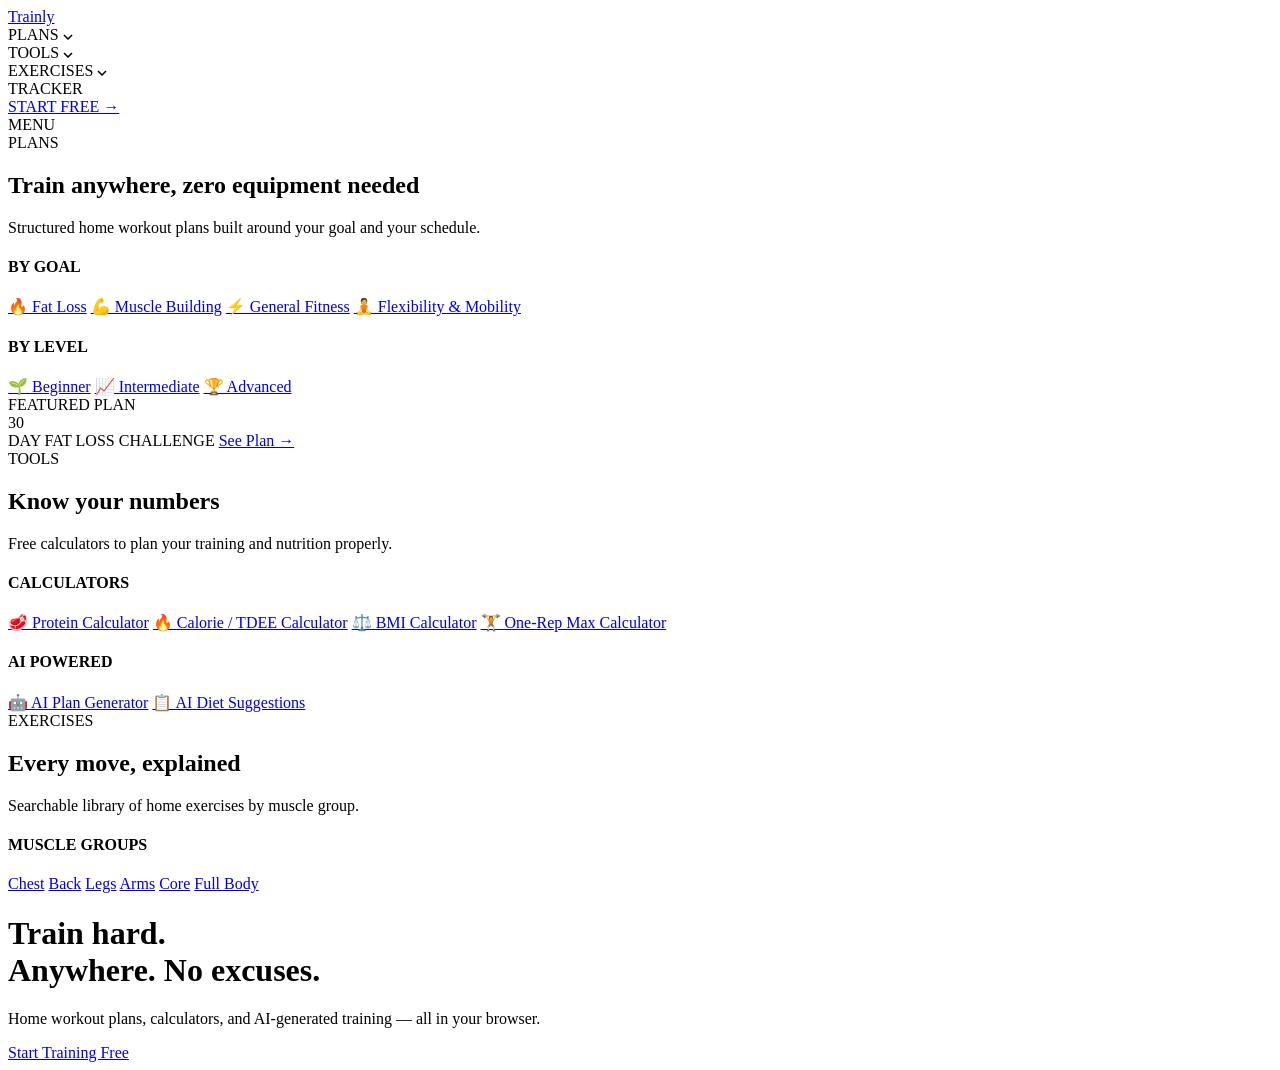
==== index.html @ b8f50ed8 "Create index.html" ====
<!DOCTYPE html>
<html lang="en">
<head>
<meta charset="UTF-8">
<meta name="viewport" content="width=device-width, initial-scale=1.0">
<title>Trainly — Home Workout Trainer</title>
<link rel="stylesheet" href="style.css">
</head>
<body>

<!-- ===== NAVBAR (Dynamic Island style) ===== -->
<header class="nav-wrapper" id="navWrapper">
  <div class="nav-pill" id="navPill">

    <!-- Logo (only visible when expanded) -->
    <a href="#" class="nav-logo">
      <span class="logo-dot"></span> Trainly
    </a>

    <!-- Nav links -->
    <nav class="nav-links">
      <div class="nav-item" data-menu="plans">
        <span>PLANS</span>
        <svg class="chevron" width="10" height="6" viewBox="0 0 10 6"><path d="M1 1L5 5L9 1" stroke="currentColor" stroke-width="1.5" fill="none"/></svg>
      </div>
      <div class="nav-item" data-menu="tools">
        <span>TOOLS</span>
        <svg class="chevron" width="10" height="6" viewBox="0 0 10 6"><path d="M1 1L5 5L9 1" stroke="currentColor" stroke-width="1.5" fill="none"/></svg>
      </div>
      <div class="nav-item" data-menu="library">
        <span>EXERCISES</span>
        <svg class="chevron" width="10" height="6" viewBox="0 0 10 6"><path d="M1 1L5 5L9 1" stroke="currentColor" stroke-width="1.5" fill="none"/></svg>
      </div>
      <div class="nav-item" data-menu="track">
        <span>TRACKER</span>
      </div>
    </nav>

    <!-- CTA button (only visible when expanded) -->
    <a href="#" class="nav-cta">START FREE →</a>

    <!-- Collapsed state label -->
    <div class="nav-collapsed-label">
      <span class="pulse-dot"></span> MENU
    </div>

  </div>

  <!-- ===== MEGA MENU PANELS ===== -->
  <div class="mega-menu" id="megaMenu">

    <div class="mega-panel" data-panel="plans">
      <div class="mega-head">
        <span class="mega-eyebrow">PLANS</span>
        <h2>Train anywhere, zero equipment needed</h2>
        <p>Structured home workout plans built around your goal and your schedule.</p>
      </div>
      <div class="mega-cols">
        <div class="mega-col">
          <h4>BY GOAL</h4>
          <a href="#">🔥 Fat Loss</a>
          <a href="#">💪 Muscle Building</a>
          <a href="#">⚡ General Fitness</a>
          <a href="#">🧘 Flexibility & Mobility</a>
        </div>
        <div class="mega-col">
          <h4>BY LEVEL</h4>
          <a href="#">🌱 Beginner</a>
          <a href="#">📈 Intermediate</a>
          <a href="#">🏆 Advanced</a>
        </div>
        <div class="mega-col highlight-card">
          <span class="hc-tag">FEATURED PLAN</span>
          <div class="hc-number">30</div>
          <span class="hc-label">DAY FAT LOSS CHALLENGE</span>
          <a href="#" class="hc-link">See Plan →</a>
        </div>
      </div>
    </div>

    <div class="mega-panel" data-panel="tools">
      <div class="mega-head">
        <span class="mega-eyebrow">TOOLS</span>
        <h2>Know your numbers</h2>
        <p>Free calculators to plan your training and nutrition properly.</p>
      </div>
      <div class="mega-cols">
        <div class="mega-col">
          <h4>CALCULATORS</h4>
          <a href="#">🥩 Protein Calculator</a>
          <a href="#">🔥 Calorie / TDEE Calculator</a>
          <a href="#">⚖️ BMI Calculator</a>
          <a href="#">🏋️ One-Rep Max Calculator</a>
        </div>
        <div class="mega-col">
          <h4>AI POWERED</h4>
          <a href="#">🤖 AI Plan Generator</a>
          <a href="#">📋 AI Diet Suggestions</a>
        </div>
      </div>
    </div>

    <div class="mega-panel" data-panel="library">
      <div class="mega-head">
        <span class="mega-eyebrow">EXERCISES</span>
        <h2>Every move, explained</h2>
        <p>Searchable library of home exercises by muscle group.</p>
      </div>
      <div class="mega-cols">
        <div class="mega-col">
          <h4>MUSCLE GROUPS</h4>
          <a href="#">Chest</a>
          <a href="#">Back</a>
          <a href="#">Legs</a>
          <a href="#">Arms</a>
          <a href="#">Core</a>
          <a href="#">Full Body</a>
        </div>
      </div>
    </div>

  </div>
</header>

<!-- ===== HERO (placeholder for now) ===== -->
<main class="hero">
  <h1>Train hard.<br>Anywhere. No excuses.</h1>
  <p>Home workout plans, calculators, and AI-generated training — all in your browser.</p>
  <a href="#" class="hero-cta">Start Training Free</a>
</main>

<script src="script.js"></script>
</body>
</html>
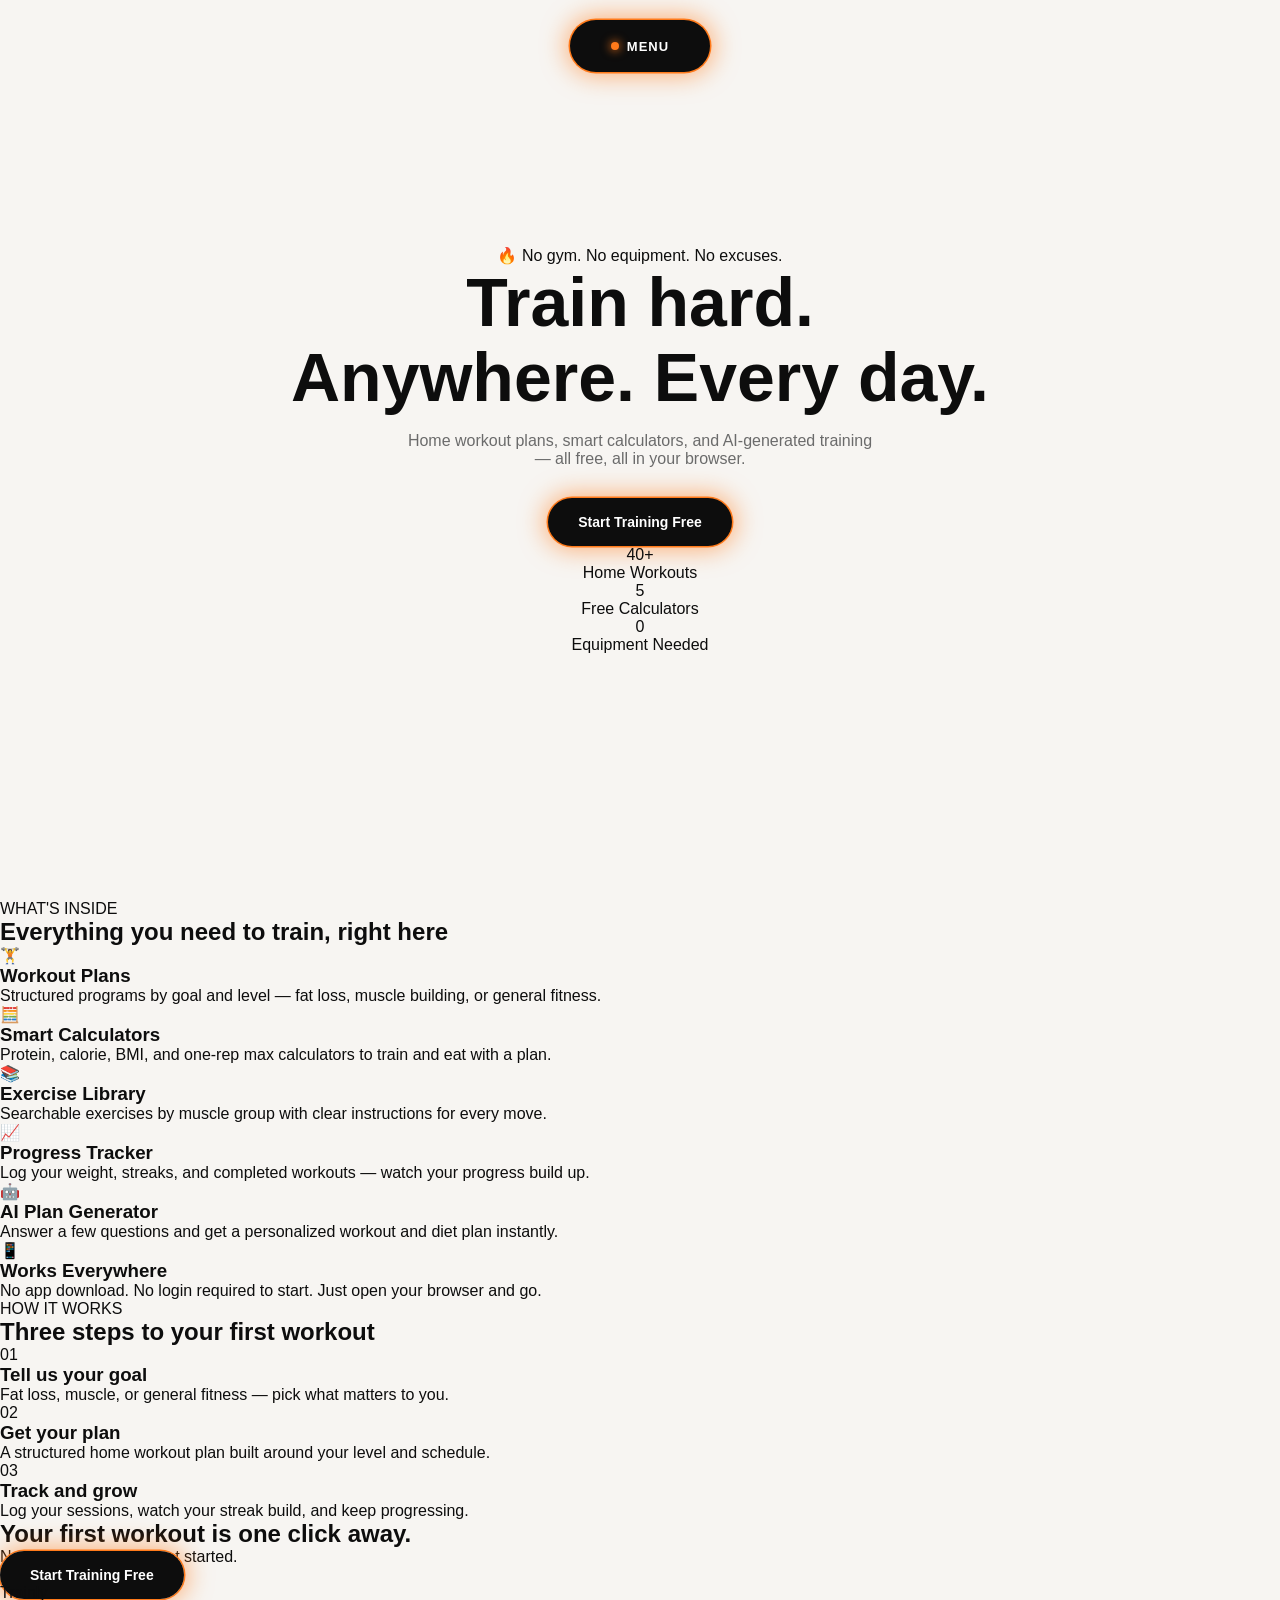
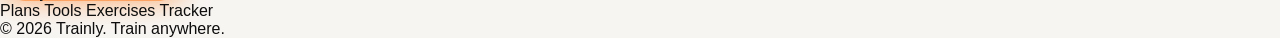
==== commit 743f5875: "Update index.html" ====
--- a/index.html
+++ b/index.html
@@ -12,12 +12,10 @@
 <header class="nav-wrapper" id="navWrapper">
   <div class="nav-pill" id="navPill">
 
-    <!-- Logo (only visible when expanded) -->
     <a href="#" class="nav-logo">
       <span class="logo-dot"></span> Trainly
     </a>
 
-    <!-- Nav links -->
     <nav class="nav-links">
       <div class="nav-item" data-menu="plans">
         <span>PLANS</span>
@@ -36,17 +34,14 @@
       </div>
     </nav>
 
-    <!-- CTA button (only visible when expanded) -->
-    <a href="#" class="nav-cta">START FREE →</a>
-
-    <!-- Collapsed state label -->
+    <a href="#features" class="nav-cta">START FREE →</a>
+
     <div class="nav-collapsed-label">
       <span class="pulse-dot"></span> MENU
     </div>
 
   </div>
 
-  <!-- ===== MEGA MENU PANELS ===== -->
   <div class="mega-menu" id="megaMenu">
 
     <div class="mega-panel" data-panel="plans">
@@ -122,12 +117,114 @@
   </div>
 </header>
 
-<!-- ===== HERO (placeholder for now) ===== -->
+<!-- ===== HERO ===== -->
 <main class="hero">
-  <h1>Train hard.<br>Anywhere. No excuses.</h1>
-  <p>Home workout plans, calculators, and AI-generated training — all in your browser.</p>
-  <a href="#" class="hero-cta">Start Training Free</a>
+  <span class="hero-badge">🔥 No gym. No equipment. No excuses.</span>
+  <h1>Train hard.<br>Anywhere. Every day.</h1>
+  <p>Home workout plans, smart calculators, and AI-generated training — all free, all in your browser.</p>
+  <a href="#features" class="hero-cta">Start Training Free</a>
+
+  <div class="hero-stats">
+    <div class="stat">
+      <div class="stat-num">40+</div>
+      <div class="stat-label">Home Workouts</div>
+    </div>
+    <div class="stat">
+      <div class="stat-num">5</div>
+      <div class="stat-label">Free Calculators</div>
+    </div>
+    <div class="stat">
+      <div class="stat-num">0</div>
+      <div class="stat-label">Equipment Needed</div>
+    </div>
+  </div>
 </main>
+
+<!-- ===== FEATURES ===== -->
+<section class="features" id="features">
+  <span class="section-eyebrow">WHAT'S INSIDE</span>
+  <h2 class="section-title">Everything you need to train, right here</h2>
+
+  <div class="feature-grid">
+    <div class="feature-card">
+      <div class="feature-icon">🏋️</div>
+      <h3>Workout Plans</h3>
+      <p>Structured programs by goal and level — fat loss, muscle building, or general fitness.</p>
+    </div>
+    <div class="feature-card">
+      <div class="feature-icon">🧮</div>
+      <h3>Smart Calculators</h3>
+      <p>Protein, calorie, BMI, and one-rep max calculators to train and eat with a plan.</p>
+    </div>
+    <div class="feature-card">
+      <div class="feature-icon">📚</div>
+      <h3>Exercise Library</h3>
+      <p>Searchable exercises by muscle group with clear instructions for every move.</p>
+    </div>
+    <div class="feature-card">
+      <div class="feature-icon">📈</div>
+      <h3>Progress Tracker</h3>
+      <p>Log your weight, streaks, and completed workouts — watch your progress build up.</p>
+    </div>
+    <div class="feature-card">
+      <div class="feature-icon">🤖</div>
+      <h3>AI Plan Generator</h3>
+      <p>Answer a few questions and get a personalized workout and diet plan instantly.</p>
+    </div>
+    <div class="feature-card">
+      <div class="feature-icon">📱</div>
+      <h3>Works Everywhere</h3>
+      <p>No app download. No login required to start. Just open your browser and go.</p>
+    </div>
+  </div>
+</section>
+
+<!-- ===== HOW IT WORKS ===== -->
+<section class="how-it-works">
+  <span class="section-eyebrow">HOW IT WORKS</span>
+  <h2 class="section-title">Three steps to your first workout</h2>
+
+  <div class="steps">
+    <div class="step">
+      <div class="step-num">01</div>
+      <h3>Tell us your goal</h3>
+      <p>Fat loss, muscle, or general fitness — pick what matters to you.</p>
+    </div>
+    <div class="step">
+      <div class="step-num">02</div>
+      <h3>Get your plan</h3>
+      <p>A structured home workout plan built around your level and schedule.</p>
+    </div>
+    <div class="step">
+      <div class="step-num">03</div>
+      <h3>Track and grow</h3>
+      <p>Log your sessions, watch your streak build, and keep progressing.</p>
+    </div>
+  </div>
+</section>
+
+<!-- ===== CTA BANNER ===== -->
+<section class="cta-banner">
+  <h2>Your first workout is one click away.</h2>
+  <p>No signup required to get started.</p>
+  <a href="#features" class="hero-cta">Start Training Free</a>
+</section>
+
+<!-- ===== FOOTER ===== -->
+<footer class="footer">
+  <div class="footer-top">
+    <div class="footer-brand">
+      <span class="logo-dot"></span> Trainly
+    </div>
+    <div class="footer-links">
+      <a href="#">Plans</a>
+      <a href="#">Tools</a>
+      <a href="#">Exercises</a>
+      <a href="#">Tracker</a>
+    </div>
+  </div>
+  <p class="footer-bottom">© 2026 Trainly. Train anywhere.</p>
+</footer>
 
 <script src="script.js"></script>
 </body>
--- a/style.css
+++ b/style.css
@@ -0,0 +1,321 @@
+/* ===== RESET & BASE ===== */
+* { margin: 0; padding: 0; box-sizing: border-box; }
+
+:root {
+  --bg: #f7f5f2;
+  --black: #0d0d0d;
+  --orange: #ff7a1a;
+  --orange-glow: rgba(255, 122, 26, 0.55);
+  --gray: #6b6b6b;
+  --white: #ffffff;
+}
+
+body {
+  font-family: 'Helvetica Neue', Arial, sans-serif;
+  background: var(--bg);
+  color: var(--black);
+  overflow-x: hidden;
+}
+
+a { text-decoration: none; color: inherit; }
+
+/* ===== NAV WRAPPER ===== */
+.nav-wrapper {
+  position: fixed;
+  top: 20px;
+  left: 0;
+  right: 0;
+  z-index: 1000;
+  display: flex;
+  flex-direction: column;
+  align-items: center;
+  pointer-events: none;
+}
+
+/* ===== THE PILL / ISLAND ===== */
+.nav-pill {
+  pointer-events: all;
+  background: var(--black);
+  border-radius: 999px;
+  display: flex;
+  align-items: center;
+  justify-content: center;
+  height: 52px;
+  width: 140px;
+  padding: 0 22px;
+  box-shadow: 0 0 0 1.5px var(--orange), 0 0 25px 4px var(--orange-glow);
+  cursor: pointer;
+  transition: width 0.5s cubic-bezier(0.65, 0, 0.35, 1),
+              padding 0.5s cubic-bezier(0.65, 0, 0.35, 1),
+              border-radius 0.5s cubic-bezier(0.65, 0, 0.35, 1);
+  position: relative;
+}
+
+/* Collapsed label (MENU) */
+.nav-collapsed-label {
+  display: flex;
+  align-items: center;
+  gap: 8px;
+  color: var(--white);
+  font-size: 13px;
+  font-weight: 700;
+  letter-spacing: 1px;
+  white-space: nowrap;
+  transition: opacity 0.25s ease;
+}
+
+.pulse-dot {
+  width: 8px;
+  height: 8px;
+  border-radius: 50%;
+  background: var(--orange);
+  box-shadow: 0 0 8px 2px var(--orange-glow);
+  animation: pulse 1.6s infinite;
+}
+
+@keyframes pulse {
+  0%, 100% { transform: scale(1); opacity: 1; }
+  50% { transform: scale(1.3); opacity: 0.6; }
+}
+
+/* Expanded contents (hidden until expanded) */
+.nav-logo, .nav-links, .nav-cta {
+  display: none;
+  opacity: 0;
+}
+
+/* ===== EXPANDED STATE ===== */
+.nav-pill.expanded {
+  width: min(880px, 92vw);
+  border-radius: 32px;
+  padding: 0 14px 0 24px;
+  justify-content: space-between;
+}
+
+.nav-pill.expanded .nav-collapsed-label { display: none; }
+
+.nav-pill.expanded .nav-logo,
+.nav-pill.expanded .nav-links,
+.nav-pill.expanded .nav-cta {
+  display: flex;
+  opacity: 1;
+  animation: fadeIn 0.4s ease 0.15s forwards;
+}
+
+@keyframes fadeIn {
+  from { opacity: 0; transform: translateY(-4px); }
+  to { opacity: 1; transform: translateY(0); }
+}
+
+.nav-logo {
+  align-items: center;
+  gap: 6px;
+  color: var(--white);
+  font-weight: 800;
+  font-size: 16px;
+}
+
+.logo-dot {
+  width: 9px;
+  height: 9px;
+  border-radius: 50%;
+  background: var(--orange);
+}
+
+.nav-links {
+  align-items: center;
+  gap: 28px;
+}
+
+.nav-item {
+  display: flex;
+  align-items: center;
+  gap: 5px;
+  color: #d8d8d8;
+  font-size: 12.5px;
+  font-weight: 700;
+  letter-spacing: 0.6px;
+  cursor: pointer;
+  padding: 6px 0;
+  transition: color 0.2s ease;
+}
+
+.nav-item:hover, .nav-item.active { color: var(--orange); }
+.nav-item .chevron { stroke: currentColor; transition: transform 0.25s ease; }
+.nav-item.active .chevron { transform: rotate(180deg); }
+
+.nav-cta {
+  background: var(--orange);
+  color: var(--white);
+  font-size: 12.5px;
+  font-weight: 800;
+  letter-spacing: 0.5px;
+  padding: 12px 20px;
+  border-radius: 999px;
+  white-space: nowrap;
+  align-items: center;
+  transition: transform 0.2s ease, box-shadow 0.2s ease;
+}
+
+.nav-cta:hover {
+  transform: scale(1.04);
+  box-shadow: 0 0 18px 3px var(--orange-glow);
+}
+
+/* ===== MEGA MENU ===== */
+.mega-menu {
+  pointer-events: none;
+  margin-top: 12px;
+  width: min(880px, 92vw);
+  background: var(--black);
+  border-radius: 26px;
+  box-shadow: 0 0 0 1.5px rgba(255,122,26,0.35), 0 25px 60px rgba(0,0,0,0.45);
+  overflow: hidden;
+  max-height: 0;
+  opacity: 0;
+  transform: translateY(-10px);
+  transition: max-height 0.45s cubic-bezier(0.65,0,0.35,1),
+              opacity 0.35s ease,
+              transform 0.4s cubic-bezier(0.65,0,0.35,1);
+}
+
+.mega-menu.open {
+  pointer-events: all;
+  max-height: 480px;
+  opacity: 1;
+  transform: translateY(0);
+}
+
+.mega-panel {
+  display: none;
+  padding: 34px 38px;
+  color: var(--white);
+}
+
+.mega-panel.active { display: block; }
+
+.mega-eyebrow {
+  color: var(--orange);
+  font-size: 11px;
+  font-weight: 800;
+  letter-spacing: 1.5px;
+}
+
+.mega-head h2 {
+  font-size: 24px;
+  margin: 8px 0 6px;
+}
+
+.mega-head p {
+  color: #b3b3b3;
+  font-size: 13.5px;
+  max-width: 480px;
+}
+
+.mega-cols {
+  display: flex;
+  gap: 50px;
+  margin-top: 26px;
+  flex-wrap: wrap;
+}
+
+.mega-col h4 {
+  font-size: 11px;
+  color: #888;
+  letter-spacing: 1px;
+  margin-bottom: 14px;
+}
+
+.mega-col a {
+  display: block;
+  font-size: 14.5px;
+  color: #e8e8e8;
+  margin-bottom: 12px;
+  transition: color 0.2s ease, transform 0.2s ease;
+}
+
+.mega-col a:hover {
+  color: var(--orange);
+  transform: translateX(3px);
+}
+
+.highlight-card {
+  background: linear-gradient(160deg, #2a1a0c, #150a05);
+  border: 1px solid rgba(255,122,26,0.3);
+  border-radius: 16px;
+  padding: 20px;
+  min-width: 190px;
+}
+
+.hc-tag {
+  font-size: 10px;
+  color: var(--orange);
+  font-weight: 800;
+  letter-spacing: 1px;
+}
+
+.hc-number {
+  font-size: 42px;
+  font-weight: 800;
+  margin: 6px 0 0;
+}
+
+.hc-label {
+  font-size: 11px;
+  color: #ccc;
+  letter-spacing: 0.5px;
+}
+
+.hc-link {
+  display: inline-block;
+  margin-top: 14px;
+  font-size: 13px;
+  font-weight: 700;
+  color: var(--orange);
+}
+
+/* ===== HERO ===== */
+.hero {
+  min-height: 100vh;
+  display: flex;
+  flex-direction: column;
+  align-items: center;
+  justify-content: center;
+  text-align: center;
+  padding: 0 20px;
+}
+
+.hero h1 {
+  font-size: clamp(36px, 6vw, 68px);
+  font-weight: 800;
+  line-height: 1.1;
+}
+
+.hero p {
+  margin-top: 18px;
+  color: var(--gray);
+  font-size: 16px;
+  max-width: 480px;
+}
+
+.hero-cta {
+  margin-top: 30px;
+  background: var(--black);
+  color: var(--white);
+  font-weight: 700;
+  font-size: 14px;
+  padding: 16px 30px;
+  border-radius: 999px;
+  box-shadow: 0 0 0 1.5px var(--orange), 0 0 25px 4px var(--orange-glow);
+  transition: transform 0.2s ease;
+}
+
+.hero-cta:hover { transform: scale(1.05); }
+
+/* ===== MOBILE ===== */
+@media (max-width: 700px) {
+  .nav-pill.expanded { width: 94vw; padding: 0 10px 0 16px; }
+  .nav-links { gap: 14px; }
+  .nav-item span { display: none; }
+  .mega-cols { gap: 26px; }
+}
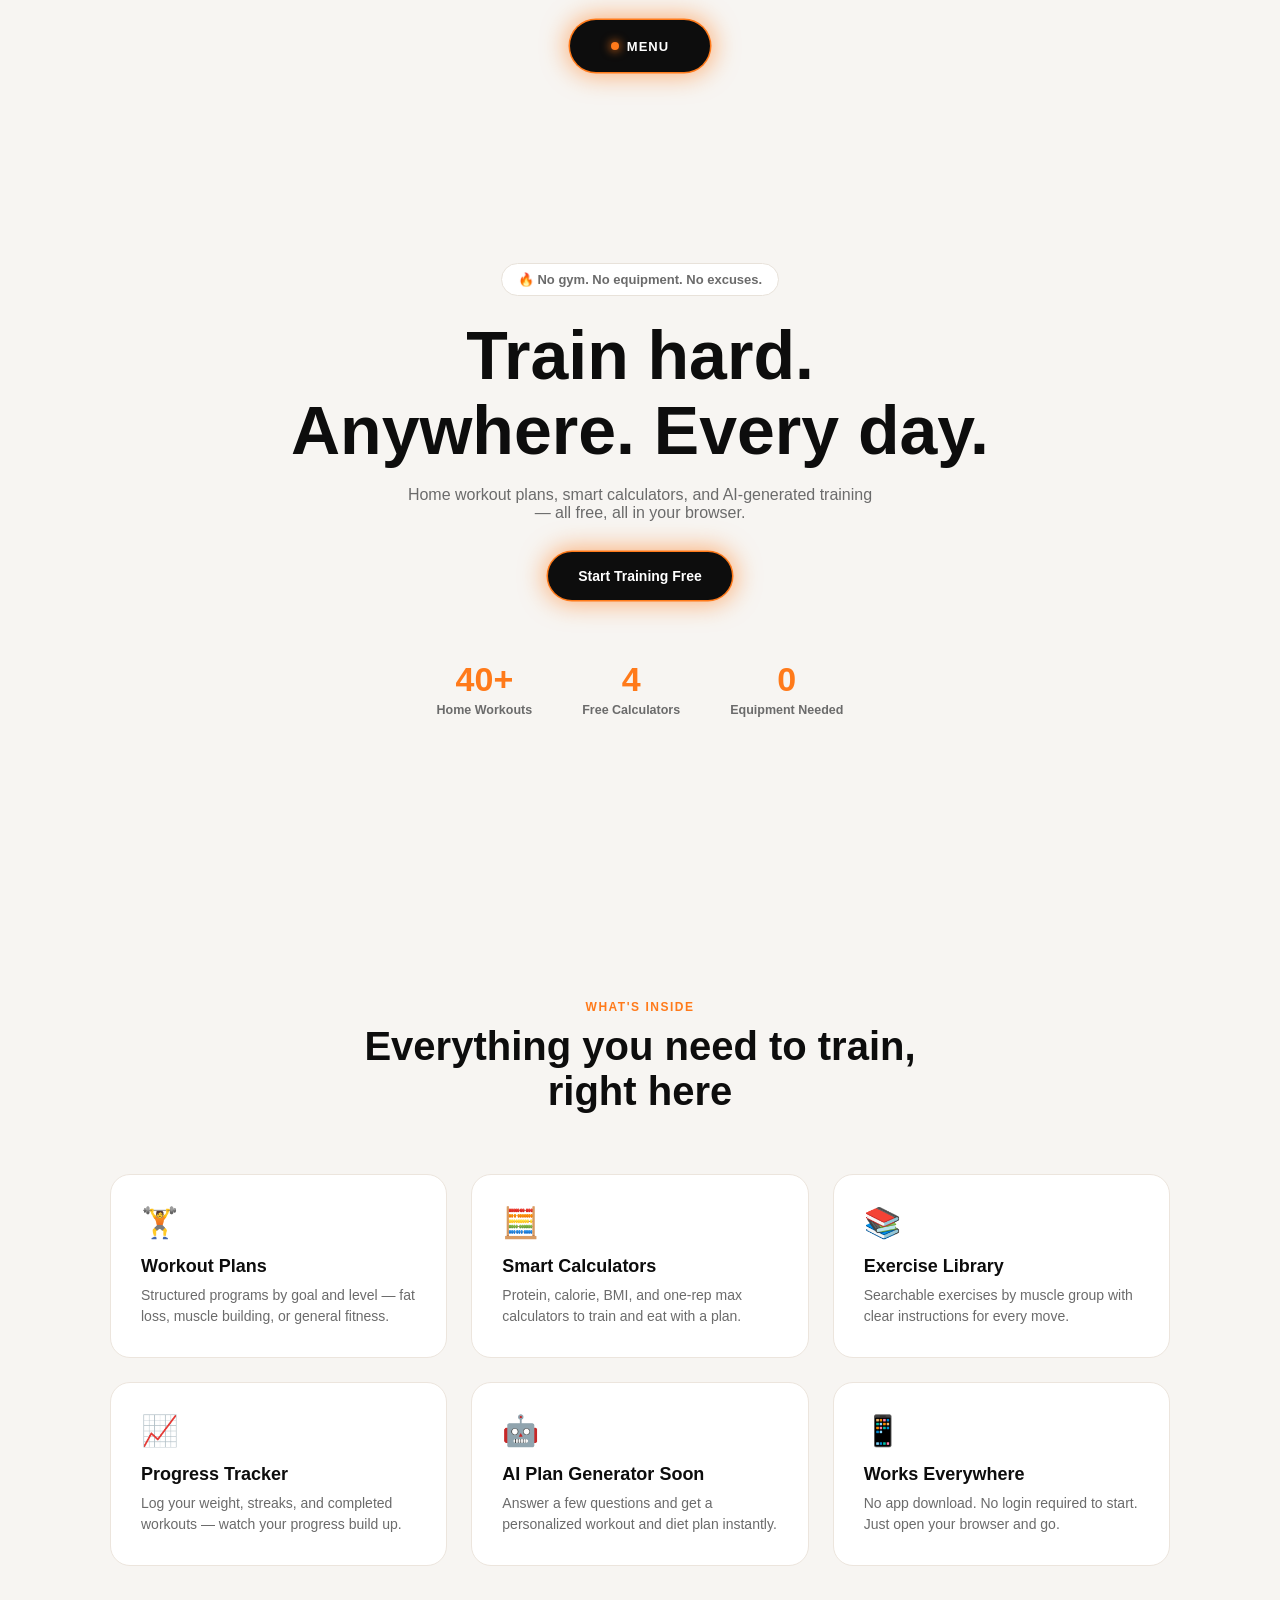
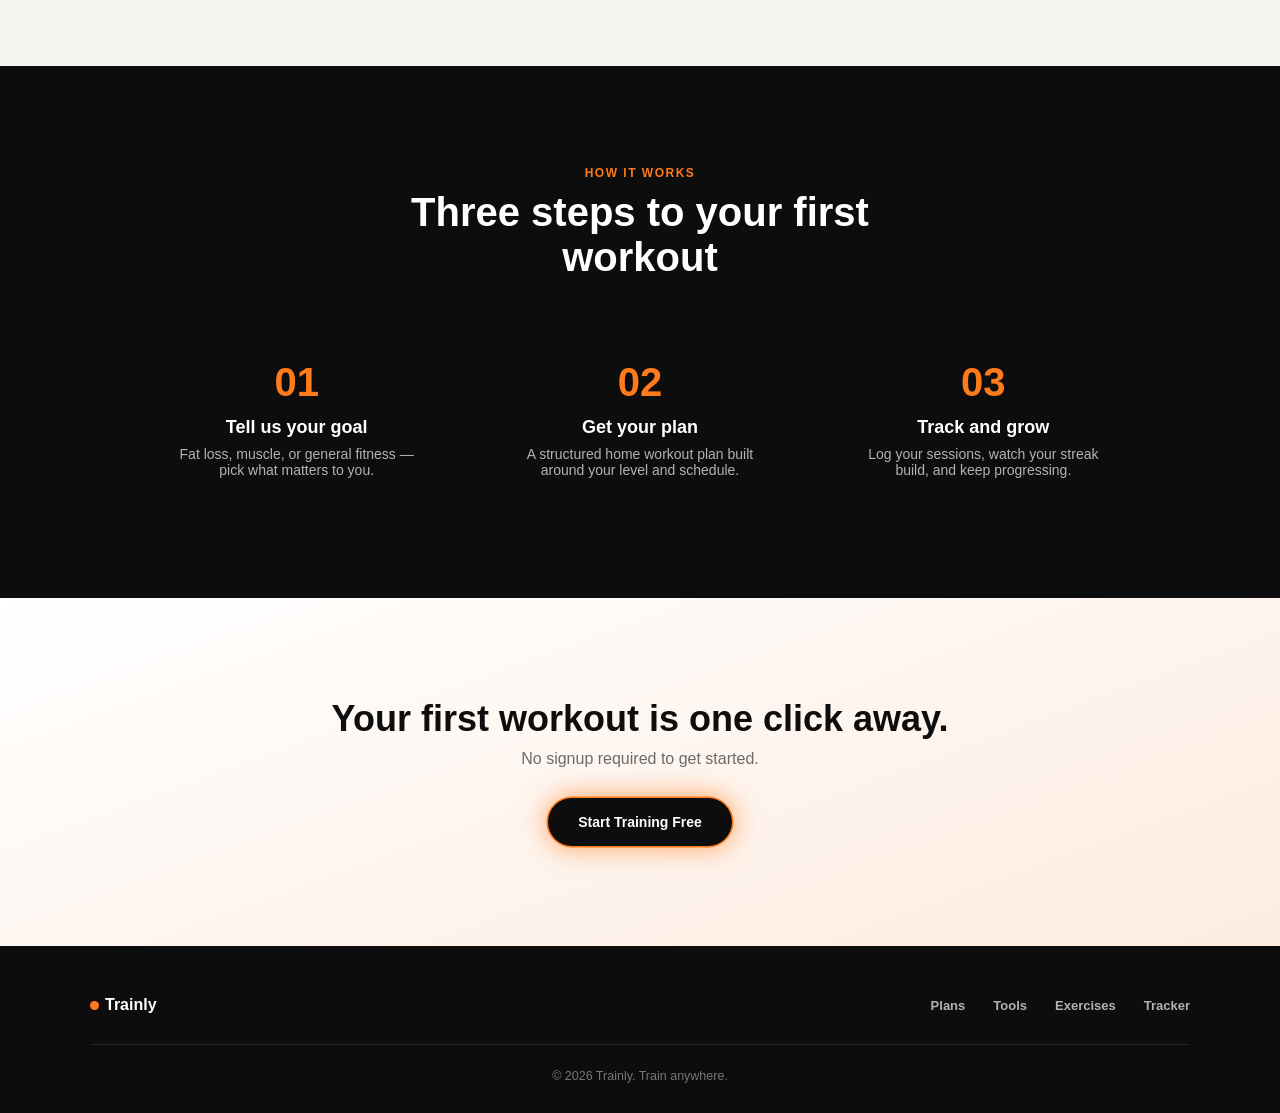
==== commit 48404466: "Update index.html" ====
--- a/index.html
+++ b/index.html
@@ -12,7 +12,7 @@
 <header class="nav-wrapper" id="navWrapper">
   <div class="nav-pill" id="navPill">
 
-    <a href="#" class="nav-logo">
+    <a href="index.html" class="nav-logo">
       <span class="logo-dot"></span> Trainly
     </a>
 
@@ -29,12 +29,12 @@
         <span>EXERCISES</span>
         <svg class="chevron" width="10" height="6" viewBox="0 0 10 6"><path d="M1 1L5 5L9 1" stroke="currentColor" stroke-width="1.5" fill="none"/></svg>
       </div>
-      <div class="nav-item" data-menu="track">
+      <a href="tracker.html" class="nav-item">
         <span>TRACKER</span>
-      </div>
+      </a>
     </nav>
 
-    <a href="#features" class="nav-cta">START FREE →</a>
+    <a href="plans.html" class="nav-cta">START FREE →</a>
 
     <div class="nav-collapsed-label">
       <span class="pulse-dot"></span> MENU
@@ -53,22 +53,22 @@
       <div class="mega-cols">
         <div class="mega-col">
           <h4>BY GOAL</h4>
-          <a href="#">🔥 Fat Loss</a>
-          <a href="#">💪 Muscle Building</a>
-          <a href="#">⚡ General Fitness</a>
-          <a href="#">🧘 Flexibility & Mobility</a>
+          <a href="plans.html#fatloss">🔥 Fat Loss</a>
+          <a href="plans.html#musclebuilding">💪 Muscle Building</a>
+          <a href="plans.html#generalfitness">⚡ General Fitness</a>
+          <a href="plans.html#flexibility">🧘 Flexibility & Mobility</a>
         </div>
         <div class="mega-col">
           <h4>BY LEVEL</h4>
-          <a href="#">🌱 Beginner</a>
-          <a href="#">📈 Intermediate</a>
-          <a href="#">🏆 Advanced</a>
+          <a href="plans.html">🌱 Beginner</a>
+          <a href="plans.html">📈 Intermediate</a>
+          <a href="plans.html">🏆 Advanced</a>
         </div>
         <div class="mega-col highlight-card">
           <span class="hc-tag">FEATURED PLAN</span>
           <div class="hc-number">30</div>
           <span class="hc-label">DAY FAT LOSS CHALLENGE</span>
-          <a href="#" class="hc-link">See Plan →</a>
+          <a href="plans.html#fatloss" class="hc-link">See Plan →</a>
         </div>
       </div>
     </div>
@@ -82,15 +82,15 @@
       <div class="mega-cols">
         <div class="mega-col">
           <h4>CALCULATORS</h4>
-          <a href="#">🥩 Protein Calculator</a>
-          <a href="#">🔥 Calorie / TDEE Calculator</a>
-          <a href="#">⚖️ BMI Calculator</a>
-          <a href="#">🏋️ One-Rep Max Calculator</a>
+          <a href="calculators.html#protein">🥩 Protein Calculator</a>
+          <a href="calculators.html#tdee">🔥 Calorie / TDEE Calculator</a>
+          <a href="calculators.html#bmi">⚖️ BMI Calculator</a>
+          <a href="calculators.html#onerep">🏋️ One-Rep Max Calculator</a>
         </div>
         <div class="mega-col">
           <h4>AI POWERED</h4>
-          <a href="#">🤖 AI Plan Generator</a>
-          <a href="#">📋 AI Diet Suggestions</a>
+          <a href="#" class="soon-link">🤖 AI Plan Generator <span class="soon-tag">Soon</span></a>
+          <a href="#" class="soon-link">📋 AI Diet Suggestions <span class="soon-tag">Soon</span></a>
         </div>
       </div>
     </div>
@@ -104,12 +104,12 @@
       <div class="mega-cols">
         <div class="mega-col">
           <h4>MUSCLE GROUPS</h4>
-          <a href="#">Chest</a>
-          <a href="#">Back</a>
-          <a href="#">Legs</a>
-          <a href="#">Arms</a>
-          <a href="#">Core</a>
-          <a href="#">Full Body</a>
+          <a href="exercises.html#chest">Chest</a>
+          <a href="exercises.html#back">Back</a>
+          <a href="exercises.html#legs">Legs</a>
+          <a href="exercises.html#arms">Arms</a>
+          <a href="exercises.html#core">Core</a>
+          <a href="exercises.html#fullbody">Full Body</a>
         </div>
       </div>
     </div>
@@ -122,7 +122,7 @@
   <span class="hero-badge">🔥 No gym. No equipment. No excuses.</span>
   <h1>Train hard.<br>Anywhere. Every day.</h1>
   <p>Home workout plans, smart calculators, and AI-generated training — all free, all in your browser.</p>
-  <a href="#features" class="hero-cta">Start Training Free</a>
+  <a href="plans.html" class="hero-cta">Start Training Free</a>
 
   <div class="hero-stats">
     <div class="stat">
@@ -130,7 +130,7 @@
       <div class="stat-label">Home Workouts</div>
     </div>
     <div class="stat">
-      <div class="stat-num">5</div>
+      <div class="stat-num">4</div>
       <div class="stat-label">Free Calculators</div>
     </div>
     <div class="stat">
@@ -146,29 +146,29 @@
   <h2 class="section-title">Everything you need to train, right here</h2>
 
   <div class="feature-grid">
-    <div class="feature-card">
+    <a href="plans.html" class="feature-card">
       <div class="feature-icon">🏋️</div>
       <h3>Workout Plans</h3>
       <p>Structured programs by goal and level — fat loss, muscle building, or general fitness.</p>
-    </div>
-    <div class="feature-card">
+    </a>
+    <a href="calculators.html" class="feature-card">
       <div class="feature-icon">🧮</div>
       <h3>Smart Calculators</h3>
       <p>Protein, calorie, BMI, and one-rep max calculators to train and eat with a plan.</p>
-    </div>
-    <div class="feature-card">
+    </a>
+    <a href="exercises.html" class="feature-card">
       <div class="feature-icon">📚</div>
       <h3>Exercise Library</h3>
       <p>Searchable exercises by muscle group with clear instructions for every move.</p>
-    </div>
-    <div class="feature-card">
+    </a>
+    <a href="tracker.html" class="feature-card">
       <div class="feature-icon">📈</div>
       <h3>Progress Tracker</h3>
       <p>Log your weight, streaks, and completed workouts — watch your progress build up.</p>
-    </div>
-    <div class="feature-card">
+    </a>
+    <div class="feature-card soon-link" style="cursor:pointer;">
       <div class="feature-icon">🤖</div>
-      <h3>AI Plan Generator</h3>
+      <h3>AI Plan Generator <span class="soon-tag">Soon</span></h3>
       <p>Answer a few questions and get a personalized workout and diet plan instantly.</p>
     </div>
     <div class="feature-card">
@@ -207,7 +207,7 @@
 <section class="cta-banner">
   <h2>Your first workout is one click away.</h2>
   <p>No signup required to get started.</p>
-  <a href="#features" class="hero-cta">Start Training Free</a>
+  <a href="plans.html" class="hero-cta">Start Training Free</a>
 </section>
 
 <!-- ===== FOOTER ===== -->
@@ -217,10 +217,10 @@
       <span class="logo-dot"></span> Trainly
     </div>
     <div class="footer-links">
-      <a href="#">Plans</a>
-      <a href="#">Tools</a>
-      <a href="#">Exercises</a>
-      <a href="#">Tracker</a>
+      <a href="plans.html">Plans</a>
+      <a href="calculators.html">Tools</a>
+      <a href="exercises.html">Exercises</a>
+      <a href="tracker.html">Tracker</a>
     </div>
   </div>
   <p class="footer-bottom">© 2026 Trainly. Train anywhere.</p>
--- a/style.css
+++ b/style.css
@@ -30,6 +30,12 @@
   flex-direction: column;
   align-items: center;
   pointer-events: none;
+}
+
+/* FIX: when the menu is open, the whole wrapper becomes clickable
+   so the gap between the pill and the dropdown is no longer a dead zone */
+.nav-wrapper.active {
+  pointer-events: auto;
 }
 
 /* ===== THE PILL / ISLAND ===== */
@@ -51,7 +57,6 @@
   position: relative;
 }
 
-/* Collapsed label (MENU) */
 .nav-collapsed-label {
   display: flex;
   align-items: center;
@@ -78,7 +83,6 @@
   50% { transform: scale(1.3); opacity: 0.6; }
 }
 
-/* Expanded contents (hidden until expanded) */
 .nav-logo, .nav-links, .nav-cta {
   display: none;
   opacity: 0;
@@ -154,12 +158,16 @@
   border-radius: 999px;
   white-space: nowrap;
   align-items: center;
-  transition: transform 0.2s ease, box-shadow 0.2s ease;
+  transition: transform 0.15s ease, box-shadow 0.2s ease;
 }
 
 .nav-cta:hover {
   transform: scale(1.04);
   box-shadow: 0 0 18px 3px var(--orange-glow);
+}
+
+.nav-cta:active {
+  transform: scale(0.96);
 }
 
 /* ===== MEGA MENU ===== */
@@ -239,6 +247,10 @@
   transform: translateX(3px);
 }
 
+.mega-col a:active {
+  transform: translateX(3px) scale(0.97);
+}
+
 .highlight-card {
   background: linear-gradient(160deg, #2a1a0c, #150a05);
   border: 1px solid rgba(255,122,26,0.3);
@@ -272,7 +284,10 @@
   font-size: 13px;
   font-weight: 700;
   color: var(--orange);
-}
+  transition: transform 0.2s ease;
+}
+
+.hc-link:hover { transform: translateX(4px); }
 
 /* ===== HERO ===== */
 .hero {
@@ -282,7 +297,18 @@
   align-items: center;
   justify-content: center;
   text-align: center;
-  padding: 0 20px;
+  padding: 140px 20px 60px;
+}
+
+.hero-badge {
+  background: var(--white);
+  border: 1px solid #e8e2da;
+  padding: 8px 16px;
+  border-radius: 999px;
+  font-size: 13px;
+  font-weight: 600;
+  color: var(--gray);
+  margin-bottom: 22px;
 }
 
 .hero h1 {
@@ -299,6 +325,7 @@
 }
 
 .hero-cta {
+  display: inline-block;
   margin-top: 30px;
   background: var(--black);
   color: var(--white);
@@ -307,10 +334,207 @@
   padding: 16px 30px;
   border-radius: 999px;
   box-shadow: 0 0 0 1.5px var(--orange), 0 0 25px 4px var(--orange-glow);
-  transition: transform 0.2s ease;
-}
-
-.hero-cta:hover { transform: scale(1.05); }
+  transition: transform 0.15s ease, box-shadow 0.2s ease;
+  cursor: pointer;
+}
+
+.hero-cta:hover {
+  transform: scale(1.05);
+  box-shadow: 0 0 0 1.5px var(--orange), 0 0 35px 8px var(--orange-glow);
+}
+
+.hero-cta:active {
+  transform: scale(0.96);
+}
+
+.hero-stats {
+  display: flex;
+  gap: 50px;
+  margin-top: 60px;
+  flex-wrap: wrap;
+  justify-content: center;
+}
+
+.stat-num {
+  font-size: 34px;
+  font-weight: 800;
+  color: var(--orange);
+}
+
+.stat-label {
+  font-size: 12.5px;
+  color: var(--gray);
+  font-weight: 600;
+  margin-top: 4px;
+}
+
+/* ===== SECTION SHARED ===== */
+.section-eyebrow {
+  display: block;
+  text-align: center;
+  color: var(--orange);
+  font-size: 12px;
+  font-weight: 800;
+  letter-spacing: 1.5px;
+}
+
+.section-title {
+  text-align: center;
+  font-size: clamp(26px, 4vw, 40px);
+  font-weight: 800;
+  margin: 10px auto 60px;
+  max-width: 600px;
+}
+
+/* ===== FEATURES ===== */
+.features {
+  padding: 100px 20px;
+  max-width: 1100px;
+  margin: 0 auto;
+}
+
+.feature-grid {
+  display: grid;
+  grid-template-columns: repeat(auto-fit, minmax(280px, 1fr));
+  gap: 24px;
+}
+
+.feature-card {
+  background: var(--white);
+  border: 1px solid #ece5dd;
+  border-radius: 20px;
+  padding: 30px;
+  transition: transform 0.25s ease, box-shadow 0.25s ease, border-color 0.25s ease;
+  cursor: default;
+}
+
+.feature-card:hover {
+  transform: translateY(-6px);
+  box-shadow: 0 20px 40px rgba(0,0,0,0.08);
+  border-color: var(--orange);
+}
+
+.feature-icon {
+  font-size: 30px;
+  margin-bottom: 16px;
+}
+
+.feature-card h3 {
+  font-size: 18px;
+  margin-bottom: 8px;
+}
+
+.feature-card p {
+  color: var(--gray);
+  font-size: 14px;
+  line-height: 1.5;
+}
+
+/* ===== HOW IT WORKS ===== */
+.how-it-works {
+  background: var(--black);
+  padding: 100px 20px;
+  color: var(--white);
+}
+
+.how-it-works .section-title { color: var(--white); }
+
+.steps {
+  display: grid;
+  grid-template-columns: repeat(auto-fit, minmax(240px, 1fr));
+  gap: 30px;
+  max-width: 1000px;
+  margin: 0 auto;
+}
+
+.step {
+  text-align: center;
+  padding: 20px;
+}
+
+.step-num {
+  font-size: 40px;
+  font-weight: 800;
+  color: var(--orange);
+  margin-bottom: 12px;
+}
+
+.step h3 {
+  font-size: 18px;
+  margin-bottom: 8px;
+}
+
+.step p {
+  color: #b3b3b3;
+  font-size: 14px;
+  max-width: 260px;
+  margin: 0 auto;
+}
+
+/* ===== CTA BANNER ===== */
+.cta-banner {
+  text-align: center;
+  padding: 100px 20px;
+  background: linear-gradient(160deg, #fff, #fdece0);
+}
+
+.cta-banner h2 {
+  font-size: clamp(24px, 4vw, 36px);
+  font-weight: 800;
+}
+
+.cta-banner p {
+  color: var(--gray);
+  margin-top: 10px;
+}
+
+/* ===== FOOTER ===== */
+.footer {
+  background: var(--black);
+  color: var(--white);
+  padding: 50px 20px 30px;
+}
+
+.footer-top {
+  display: flex;
+  justify-content: space-between;
+  align-items: center;
+  flex-wrap: wrap;
+  gap: 20px;
+  max-width: 1100px;
+  margin: 0 auto;
+  padding-bottom: 30px;
+  border-bottom: 1px solid #262626;
+}
+
+.footer-brand {
+  display: flex;
+  align-items: center;
+  gap: 6px;
+  font-weight: 800;
+  font-size: 16px;
+}
+
+.footer-links {
+  display: flex;
+  gap: 28px;
+}
+
+.footer-links a {
+  font-size: 13px;
+  color: #b3b3b3;
+  font-weight: 600;
+  transition: color 0.2s ease;
+}
+
+.footer-links a:hover { color: var(--orange); }
+
+.footer-bottom {
+  text-align: center;
+  font-size: 12.5px;
+  color: #777;
+  margin-top: 24px;
+}
 
 /* ===== MOBILE ===== */
 @media (max-width: 700px) {
@@ -318,4 +542,5 @@
   .nav-links { gap: 14px; }
   .nav-item span { display: none; }
   .mega-cols { gap: 26px; }
-}
+  .hero { padding-top: 120px; }
+}
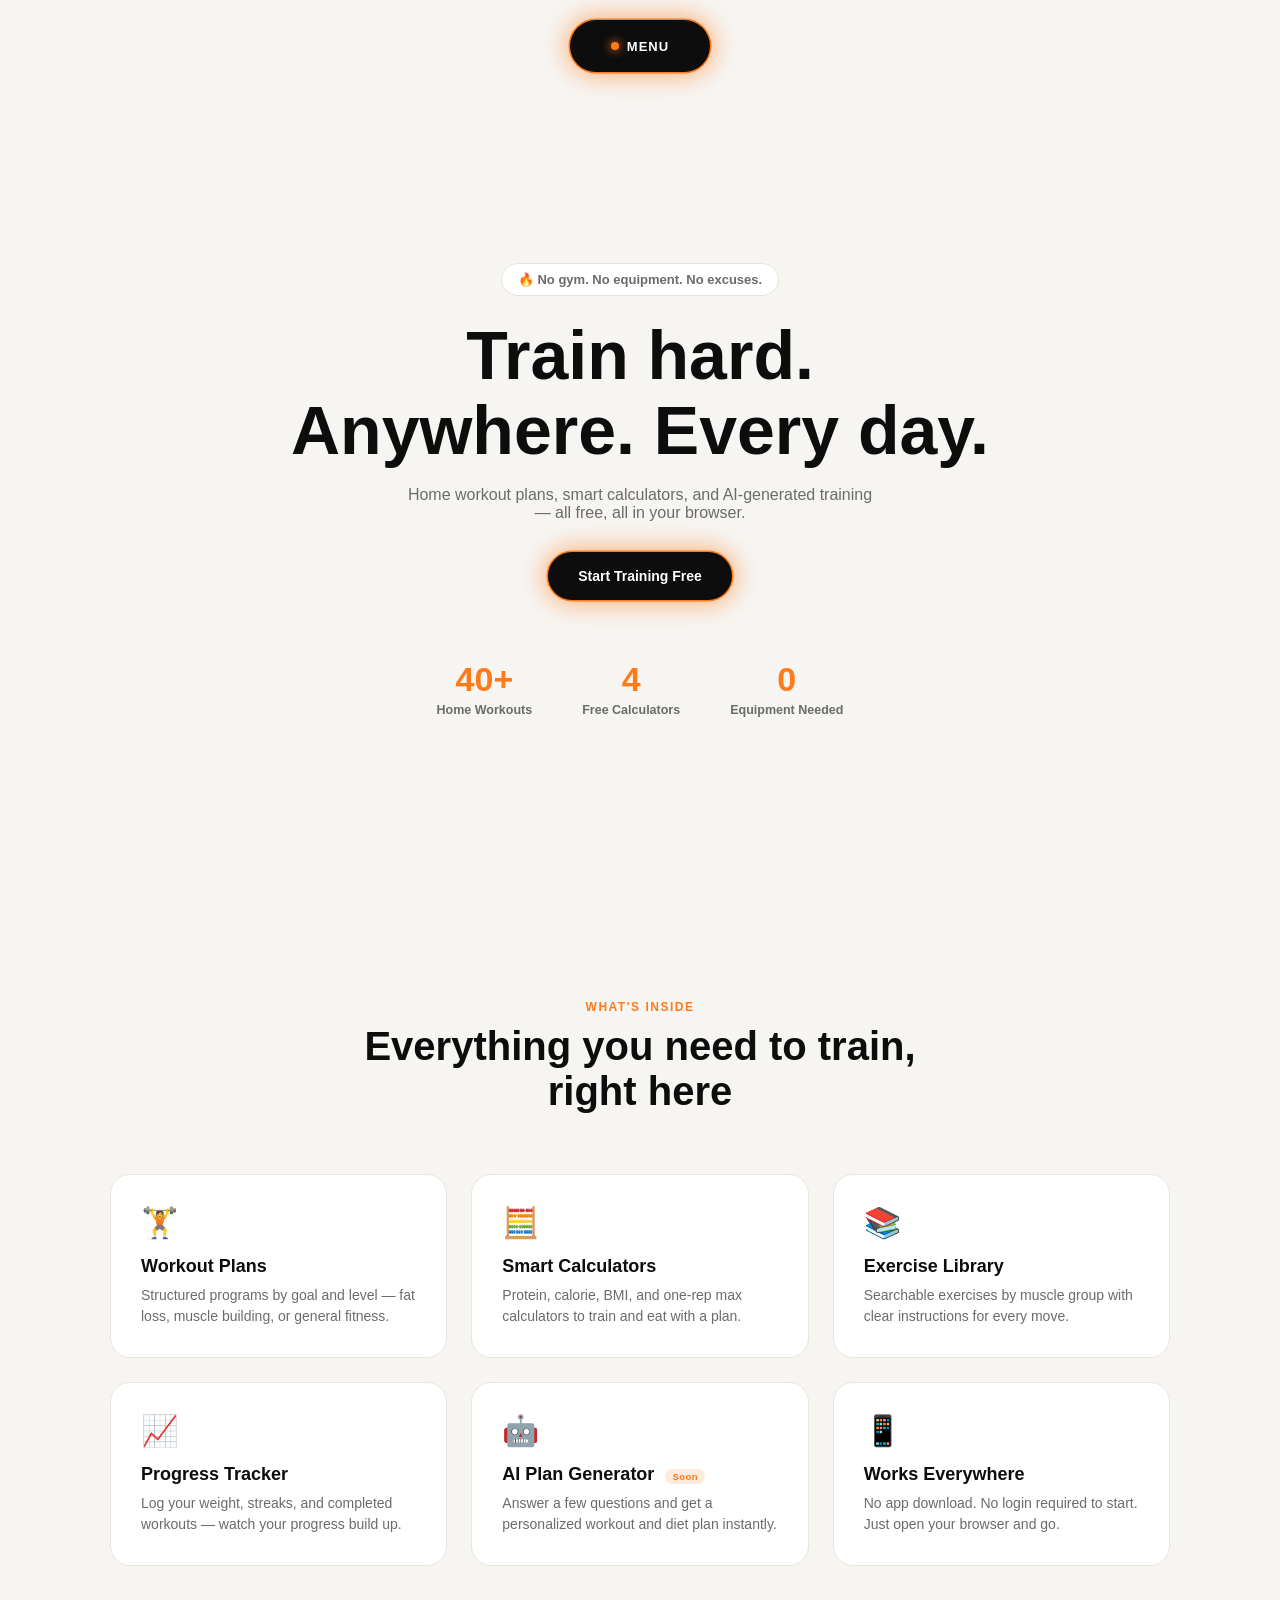
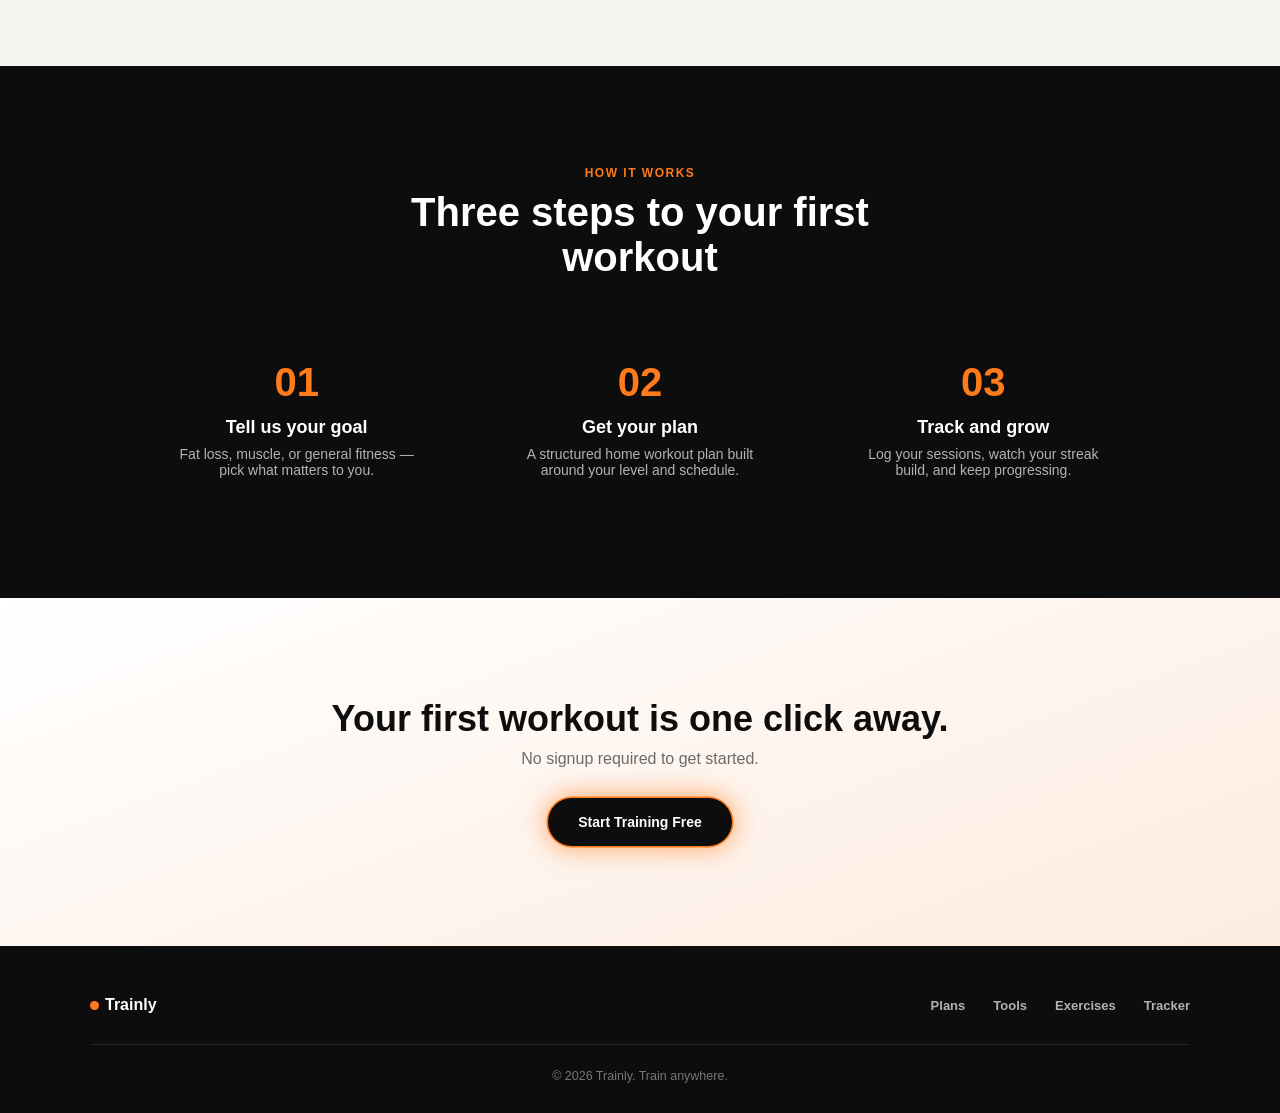
==== commit cb40c37e: "Update index.html" ====
--- a/index.html
+++ b/index.html
@@ -34,7 +34,7 @@
       </a>
     </nav>
 
-    <a href="plans.html" class="nav-cta">START FREE →</a>
+    <a href="workout-player.html" class="nav-cta">START FREE →</a>
 
     <div class="nav-collapsed-label">
       <span class="pulse-dot"></span> MENU
@@ -53,22 +53,21 @@
       <div class="mega-cols">
         <div class="mega-col">
           <h4>BY GOAL</h4>
-          <a href="plans.html#fatloss">🔥 Fat Loss</a>
-          <a href="plans.html#musclebuilding">💪 Muscle Building</a>
-          <a href="plans.html#generalfitness">⚡ General Fitness</a>
-          <a href="plans.html#flexibility">🧘 Flexibility & Mobility</a>
-        </div>
-        <div class="mega-col">
-          <h4>BY LEVEL</h4>
-          <a href="plans.html">🌱 Beginner</a>
-          <a href="plans.html">📈 Intermediate</a>
-          <a href="plans.html">🏆 Advanced</a>
+          <a href="fatloss.html">🔥 Fat Loss</a>
+          <a href="musclebuilding.html">💪 Muscle Building</a>
+          <a href="generalfitness.html">⚡ General Fitness</a>
+          <a href="flexibility.html">🧘 Flexibility & Mobility</a>
+        </div>
+        <div class="mega-col">
+          <h4>MORE</h4>
+          <a href="plans.html">📋 All Plans</a>
+          <a href="workout-player.html">▶️ Guided Workout Player</a>
         </div>
         <div class="mega-col highlight-card">
           <span class="hc-tag">FEATURED PLAN</span>
           <div class="hc-number">30</div>
           <span class="hc-label">DAY FAT LOSS CHALLENGE</span>
-          <a href="plans.html#fatloss" class="hc-link">See Plan →</a>
+          <a href="fatloss.html" class="hc-link">See Plan →</a>
         </div>
       </div>
     </div>
--- a/style.css
+++ b/style.css
@@ -544,3 +544,361 @@
   .mega-cols { gap: 26px; }
   .hero { padding-top: 120px; }
 }
+
+/* ===== SHARED PAGE HERO (for calculators/exercises/plans/tracker pages) ===== */
+.page-content {
+  max-width: 800px;
+  margin: 0 auto;
+  padding: 140px 20px 100px;
+}
+
+.page-hero {
+  text-align: center;
+  margin-bottom: 60px;
+}
+
+.page-hero h1 {
+  font-size: clamp(30px, 5vw, 44px);
+  font-weight: 800;
+  margin: 10px 0 12px;
+}
+
+.page-hero p {
+  color: var(--gray);
+  font-size: 15px;
+}
+
+/* ===== CALCULATOR CARDS ===== */
+.calc-card {
+  background: var(--white);
+  border: 1px solid #ece5dd;
+  border-radius: 20px;
+  padding: 32px;
+  margin-bottom: 26px;
+  scroll-margin-top: 110px;
+}
+
+.calc-card h2 {
+  font-size: 20px;
+  margin-bottom: 6px;
+}
+
+.calc-desc {
+  color: var(--gray);
+  font-size: 13.5px;
+  margin-bottom: 20px;
+}
+
+.calc-form {
+  display: grid;
+  grid-template-columns: repeat(auto-fit, minmax(180px, 1fr));
+  gap: 16px;
+  align-items: end;
+}
+
+.calc-form label {
+  display: flex;
+  flex-direction: column;
+  gap: 6px;
+  font-size: 12.5px;
+  font-weight: 600;
+  color: var(--black);
+}
+
+.calc-form input,
+.calc-form select {
+  padding: 12px 14px;
+  border-radius: 10px;
+  border: 1px solid #ddd6cc;
+  font-size: 14px;
+  font-family: inherit;
+}
+
+.calc-form input:focus,
+.calc-form select:focus {
+  outline: none;
+  border-color: var(--orange);
+}
+
+.calc-form button {
+  background: var(--black);
+  color: var(--white);
+  border: none;
+  padding: 13px 20px;
+  border-radius: 10px;
+  font-weight: 700;
+  font-size: 13.5px;
+  cursor: pointer;
+  transition: transform 0.15s ease, box-shadow 0.2s ease;
+}
+
+.calc-form button:hover {
+  box-shadow: 0 0 0 1.5px var(--orange), 0 0 18px 3px var(--orange-glow);
+}
+
+.calc-form button:active { transform: scale(0.96); }
+
+.calc-result {
+  margin-top: 20px;
+  padding: 16px 18px;
+  background: #fff6ee;
+  border: 1px solid #ffd9b3;
+  border-radius: 12px;
+  font-size: 14.5px;
+  min-height: 20px;
+  display: none;
+}
+
+.calc-result:not(:empty) { display: block; }
+
+.soon-tag {
+  font-size: 9.5px;
+  background: rgba(255,122,26,0.15);
+  color: var(--orange);
+  padding: 2px 7px;
+  border-radius: 999px;
+  margin-left: 6px;
+  font-weight: 800;
+  letter-spacing: 0.5px;
+}
+
+/* ===== EXERCISE LIBRARY ===== */
+.muscle-tabs {
+  display: flex;
+  gap: 10px;
+  flex-wrap: wrap;
+  justify-content: center;
+  margin-bottom: 40px;
+}
+
+.muscle-tab {
+  padding: 10px 20px;
+  border-radius: 999px;
+  border: 1px solid #ddd6cc;
+  background: var(--white);
+  font-size: 13px;
+  font-weight: 700;
+  cursor: pointer;
+  transition: all 0.2s ease;
+}
+
+.muscle-tab:hover { border-color: var(--orange); color: var(--orange); }
+
+.muscle-tab.active {
+  background: var(--black);
+  color: var(--white);
+  border-color: var(--black);
+}
+
+.exercise-group { display: none; scroll-margin-top: 110px; }
+.exercise-group.active { display: block; }
+
+.exercise-item {
+  background: var(--white);
+  border: 1px solid #ece5dd;
+  border-radius: 16px;
+  padding: 22px 26px;
+  margin-bottom: 14px;
+  cursor: pointer;
+  transition: border-color 0.2s ease;
+}
+
+.exercise-item:hover { border-color: var(--orange); }
+
+.exercise-item h3 {
+  font-size: 16px;
+  display: flex;
+  justify-content: space-between;
+  align-items: center;
+}
+
+.exercise-item .ex-level {
+  font-size: 11px;
+  color: var(--orange);
+  font-weight: 700;
+  background: rgba(255,122,26,0.1);
+  padding: 3px 10px;
+  border-radius: 999px;
+}
+
+.exercise-item p {
+  color: var(--gray);
+  font-size: 13.5px;
+  margin-top: 10px;
+  max-height: 0;
+  overflow: hidden;
+  transition: max-height 0.3s ease;
+}
+
+.exercise-item.open p {
+  max-height: 200px;
+  margin-top: 12px;
+}
+
+/* ===== WORKOUT PLANS ===== */
+.plan-goal-section {
+  margin-bottom: 70px;
+  scroll-margin-top: 110px;
+}
+
+.plan-goal-section h2 {
+  font-size: 24px;
+  margin-bottom: 6px;
+}
+
+.plan-goal-section > p {
+  color: var(--gray);
+  font-size: 14px;
+  margin-bottom: 24px;
+}
+
+.plan-level-tabs {
+  display: flex;
+  gap: 10px;
+  margin-bottom: 20px;
+}
+
+.plan-level-tab {
+  padding: 8px 16px;
+  border-radius: 999px;
+  border: 1px solid #ddd6cc;
+  background: var(--white);
+  font-size: 12.5px;
+  font-weight: 700;
+  cursor: pointer;
+}
+
+.plan-level-tab.active {
+  background: var(--orange);
+  color: var(--white);
+  border-color: var(--orange);
+}
+
+.plan-list { display: none; }
+.plan-list.active { display: block; }
+
+.plan-exercise-row {
+  display: flex;
+  justify-content: space-between;
+  padding: 14px 20px;
+  background: var(--white);
+  border: 1px solid #ece5dd;
+  border-radius: 12px;
+  margin-bottom: 10px;
+  font-size: 14px;
+}
+
+.plan-exercise-row span:last-child {
+  color: var(--orange);
+  font-weight: 700;
+  font-size: 13px;
+}
+
+/* ===== TRACKER ===== */
+.tracker-grid {
+  display: grid;
+  grid-template-columns: repeat(auto-fit, minmax(220px, 1fr));
+  gap: 20px;
+  margin-bottom: 40px;
+}
+
+.tracker-stat-card {
+  background: var(--black);
+  color: var(--white);
+  border-radius: 18px;
+  padding: 26px;
+  text-align: center;
+}
+
+.tracker-stat-card .num {
+  font-size: 36px;
+  font-weight: 800;
+  color: var(--orange);
+}
+
+.tracker-stat-card .label {
+  font-size: 12px;
+  color: #b3b3b3;
+  margin-top: 6px;
+}
+
+.tracker-card {
+  background: var(--white);
+  border: 1px solid #ece5dd;
+  border-radius: 20px;
+  padding: 30px;
+  margin-bottom: 24px;
+}
+
+.tracker-card h2 {
+  font-size: 18px;
+  margin-bottom: 18px;
+}
+
+.tracker-form {
+  display: flex;
+  gap: 12px;
+  flex-wrap: wrap;
+}
+
+.tracker-form input {
+  flex: 1;
+  min-width: 140px;
+  padding: 12px 14px;
+  border-radius: 10px;
+  border: 1px solid #ddd6cc;
+  font-size: 14px;
+}
+
+.tracker-form button {
+  background: var(--orange);
+  color: var(--white);
+  border: none;
+  padding: 12px 22px;
+  border-radius: 10px;
+  font-weight: 700;
+  cursor: pointer;
+}
+
+.weight-log-list {
+  margin-top: 20px;
+  max-height: 220px;
+  overflow-y: auto;
+}
+
+.weight-log-row {
+  display: flex;
+  justify-content: space-between;
+  padding: 10px 0;
+  border-bottom: 1px solid #f0ebe4;
+  font-size: 13.5px;
+}
+
+.streak-btn {
+  background: var(--black);
+  color: var(--white);
+  border: none;
+  padding: 14px 24px;
+  border-radius: 12px;
+  font-weight: 700;
+  font-size: 14px;
+  cursor: pointer;
+  width: 100%;
+  transition: box-shadow 0.2s ease;
+}
+
+.streak-btn:hover {
+  box-shadow: 0 0 0 1.5px var(--orange), 0 0 18px 3px var(--orange-glow);
+}
+
+.streak-btn:disabled {
+  opacity: 0.5;
+  cursor: not-allowed;
+}
+
+.empty-state {
+  text-align: center;
+  color: var(--gray);
+  font-size: 13.5px;
+  padding: 20px 0;
+}
